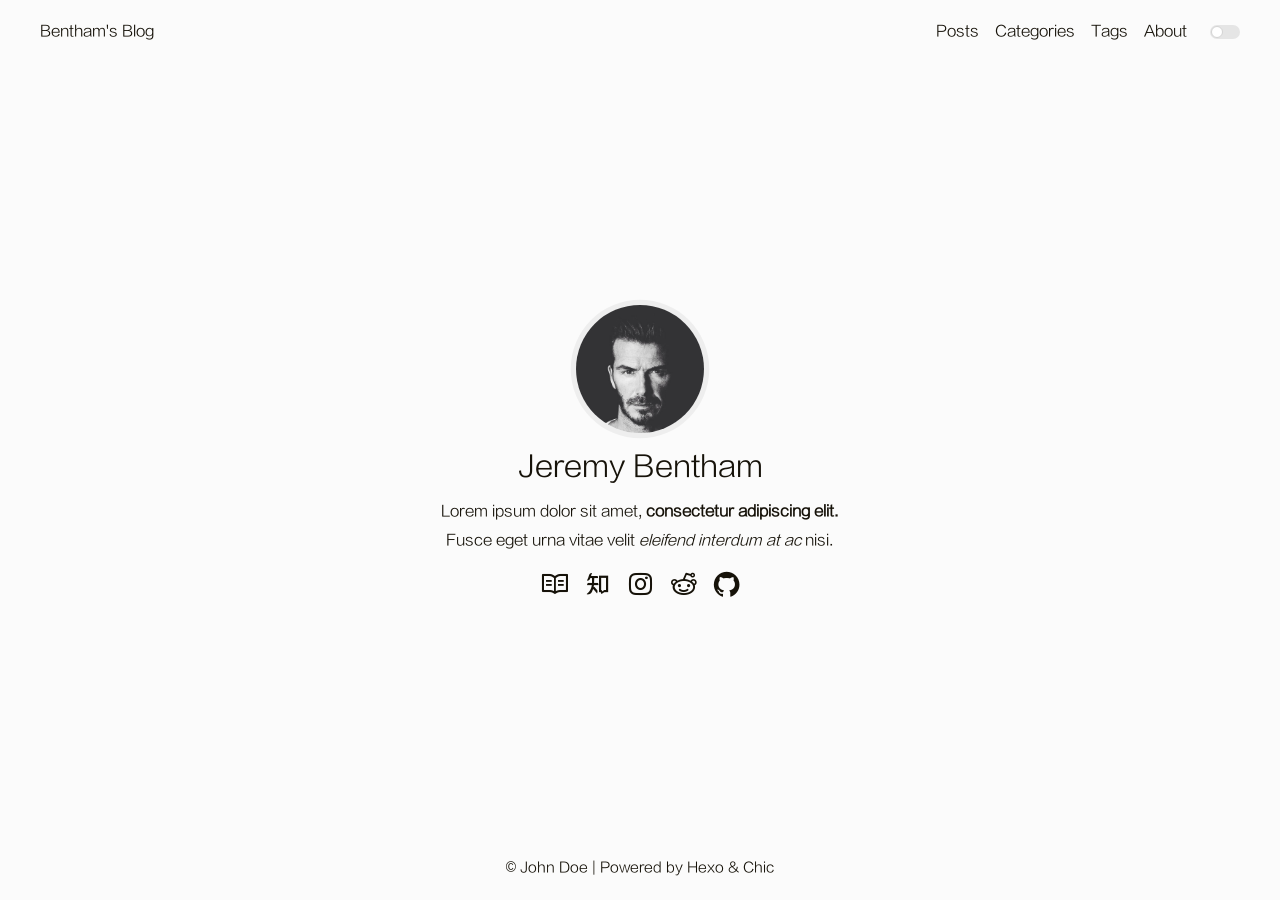
==== index.html @ e16f002a "Site updated: 2026-04-26 16:06:43" ====
<!DOCTYPE html>
<html lang="en">

<head>
    <meta charset="UTF-8">
<meta name="viewport"
      content="width=device-width, initial-scale=1.0, maximum-scale=1.0, minimum-scale=1.0">
<meta http-equiv="X-UA-Compatible" content="ie=edge">

    <meta name="author" content="John Doe">





<title>Hexo</title>



    <link rel="icon" href="/favicon.ico">




    <!-- stylesheets list from _config.yml -->
    
    <link rel="stylesheet" href="/css/style.css">
    



    <!-- scripts list from _config.yml -->
    
    <script src="/js/script.js"></script>
    
    <script src="/js/tocbot.min.js"></script>
    



    
    
        
    


<meta name="generator" content="Hexo 8.1.1"></head>

<body>
    <script>
        // this function is used to check current theme before page loaded.
        (() => {
            const pagebody = document.getElementsByTagName('body')[0]

            function setTheme(status) {

                if (status === 'dark') {
                    window.sessionStorage.theme = 'dark'
                    pagebody.classList.add('dark-theme');

                } else if (status === 'light') {
                    window.sessionStorage.theme = 'light'
                    pagebody.classList.remove('dark-theme');
                }
            };

            setTheme(window.sessionStorage.theme)
        })();
    </script>

    <div class="wrapper">
        <header>
    <nav class="navbar">
        <div class="container">
            <div class="navbar-header header-logo"><a href="/">Bentham&#39;s Blog</a></div>
            <div class="menu navbar-right">
                
                <a class="menu-item" href="/archives">Posts</a>
                
                <a class="menu-item" href="/category">Categories</a>
                
                <a class="menu-item" href="/tag">Tags</a>
                
                <a class="menu-item" href="/about">About</a>
                
                
                <input id="switch_default" type="checkbox" class="switch_default">
                <label for="switch_default" class="toggleBtn"></label>
            </div>
        </div>
    </nav>

    
    <nav class="navbar-mobile" id="nav-mobile">
        <div class="container">
            <div class="navbar-header">
                <div>
                    <a href="/">Bentham&#39;s Blog</a><a id="mobile-toggle-theme">·&nbsp;Light</a>
                </div>
                <div class="menu-toggle" onclick="mobileBtn()">
                    <svg class="menu-icon" xmlns="http://www.w3.org/2000/svg" width="32" height="32" viewBox="0 0 24 24"><path fill="currentColor" d="M4.5 17.27q-.213 0-.356-.145T4 16.768t.144-.356t.356-.143h15q.213 0 .356.144q.144.144.144.357t-.144.356t-.356.143zm0-4.77q-.213 0-.356-.144T4 11.999t.144-.356t.356-.143h15q.213 0 .356.144t.144.357t-.144.356t-.356.143zm0-4.77q-.213 0-.356-.143Q4 7.443 4 7.23t.144-.356t.356-.143h15q.213 0 .356.144T20 7.23t-.144.356t-.356.144z"/></svg>
                    <svg class="close-icon" xmlns="http://www.w3.org/2000/svg" width="32" height="32" viewBox="0 0 24 24"><!-- Icon from Material Symbols Light by Google - https://github.com/google/material-design-icons/blob/master/LICENSE --><path fill="currentColor" d="m12 12.708l-5.246 5.246q-.14.14-.344.15t-.364-.15t-.16-.354t.16-.354L11.292 12L6.046 6.754q-.14-.14-.15-.344t.15-.364t.354-.16t.354.16L12 11.292l5.246-5.246q.14-.14.345-.15q.203-.01.363.15t.16.354t-.16.354L12.708 12l5.246 5.246q.14.14.15.345q.01.203-.15.363t-.354.16t-.354-.16z"/></svg>
                </div>
            </div>
            <div class="menu" id="mobile-menu">
                
                <a class="menu-item" href="/archives">Posts</a>
                
                <a class="menu-item" href="/category">Categories</a>
                
                <a class="menu-item" href="/tag">Tags</a>
                
                <a class="menu-item" href="/about">About</a>
                
            </div>
        </div>
    </nav>

</header>
<script>
    var mobileBtn = function f() {
        var toggleMenu = document.getElementsByClassName("menu-toggle")[0];
        var mobileMenu = document.getElementById("mobile-menu");
        if (toggleMenu.classList.contains("active")) {
            toggleMenu.classList.remove("active")
            mobileMenu.classList.remove("active")
        } else {
            toggleMenu.classList.add("active")
            mobileMenu.classList.add("active")
        }
    }
</script>
            <div class="main">
                
    <div class="container profile-container">
    <div class="intro">
        <div class="avatar">
            <a href="/archives"><img src="/image/avatar.jpeg"></a>
        </div>
        <div class="nickname">Jeremy Bentham</div>
        <div class="description"><p>Lorem ipsum dolor sit amet, <strong>consectetur adipiscing elit.</strong> <br>Fusce eget urna vitae velit <em>eleifend interdum at ac</em> nisi.</p>
</div>
        <div class="links">
            
                
                    <a class="link-item" title="Blog" href="/archives">
                        
                        
                            <i class="iconfont icon-blog"></i>
                        
                    </a>
                
                    <a class="link-item" title="ZhiHu" target="_blank" rel="noopener" href="https://www.zhihu.com/people/sirice">
                        
                        
                            <i class="iconfont icon-zhihu"></i>
                        
                    </a>
                
                    <a class="link-item" title="Instagram" href="">
                        
                        
                            <i class="iconfont icon-instagram"></i>
                        
                    </a>
                
                    <a class="link-item" title="Reddit" href="">
                        
                        
                            <i class="iconfont icon-reddit"></i>
                        
                    </a>
                
                    <a class="link-item" title="Github" target="_blank" rel="noopener" href="https://github.com/Siricee">
                        
                        
                            <i class="iconfont icon-github"></i>
                        
                    </a>
                
            
        </div>
    </div>
</div>


            </div>
            <footer id="footer" class="footer">
    <div class="copyright">
        <span>© John Doe | Powered by <a href="https://hexo.io" target="_blank">Hexo</a> & <a href="https://github.com/Siricee/hexo-theme-Chic" target="_blank">Chic</a></span>
    </div>
</footer>

    </div>
</body>

</html>
---- css/style.css ----
/* normalize.css v8.0.0 | MIT License | github.com/necolas/normalize.css */
html {
  line-height: 1.15 /* 1 */;
  -webkit-text-size-adjust: 100% /* 2 */;
}
body {
  margin: 0;
}
h1 {
  font-size: 2em;
  margin: 0.67em 0;
}
hr {
  box-sizing: content-box /* 1 */;
  height: 0 /* 1 */;
  overflow: visible /* 2 */;
}
pre {
  font-family: monospace, monospace /* 1 */;
  font-size: 1em /* 2 */;
}
a {
  background-color: transparent;
}
abbr[title] {
  border-bottom: none /* 1 */;
  text-decoration: underline /* 2 */;
  text-decoration: underline dotted /* 2 */;
}
b,
strong {
  font-weight: bolder;
}
code,
kbd,
samp {
  font-family: monospace, monospace /* 1 */;
  font-size: 1em /* 2 */;
}
small {
  font-size: 80%;
}
sub,
sup {
  font-size: 75%;
  line-height: 0;
  position: relative;
  vertical-align: baseline;
}
sub {
  bottom: -0.25em;
}
sup {
  top: -0.5em;
}
img {
  border-style: none;
}
button,
input,
optgroup,
select,
textarea {
  font-family: inherit /* 1 */;
  font-size: 100% /* 1 */;
  line-height: 1.15 /* 1 */;
  margin: 0 /* 2 */;
}
button,
input {
  overflow: visible;
}
button,
select {
  text-transform: none;
}
button,
[type="button"],
[type="reset"],
[type="submit"] {
  -webkit-appearance: button;
}
button::-moz-focus-inner,
[type="button"]::-moz-focus-inner,
[type="reset"]::-moz-focus-inner,
[type="submit"]::-moz-focus-inner {
  border-style: none;
  padding: 0;
}
button:-moz-focusring,
[type="button"]-moz-focusring,
[type="reset"]-moz-focusring,
[type="submit"]-moz-focusring {
  outline: 1px dotted ButtonText;
}
fieldset {
  padding: 0.35em 0.75em 0.625em;
}
legend {
  box-sizing: border-box /* 1 */;
  color: inherit /* 2 */;
  display: table /* 1 */;
  max-width: 100% /* 1 */;
  padding: 0 /* 3 */;
  white-space: normal /* 1 */;
}
progress {
  vertical-align: baseline;
}
textarea {
  overflow: auto;
}
[type="checkbox"],
[type="radio"] {
  box-sizing: border-box /* 1 */;
  padding: 0 /* 2 */;
}
[type="number"]::-webkit-inner-spin-button,
[type="number"]::-webkit-outer-spin-button {
  height: auto;
}
[type="search"] {
  -webkit-appearance: textfield /* 1 */;
  outline-offset: -2px /* 2 */;
}
[type="search"]::-webkit-search-decoration {
  -webkit-appearance: none;
}
::-webkit-file-upload-button {
  -webkit-appearance: button /* 1 */;
  font: inherit /* 2 */;
}
details {
  display: block;
}
summary {
  display: list-item;
}
template {
  display: none;
}
[hidden] {
  display: none;
}
@font-face {
  font-family: 'lanting';
  src: url("../fonts/lanting/lanting.eot"); /* IE9 */
  src: url("../fonts/lanting/lanting.eot?#iefix") format('embedded-opentype'), /* IE6-IE8 */ url("../fonts/lanting/lanting.woff2") format('woff2'), url("../fonts/lanting/lanting.woff") format('woff'), url("../fonts/lanting/lanting.ttf") format('truetype'); /* chrome, firefox, opera, Safari, Android, iOS 4.2+ */
  font-weight: 300;
  font-display: swap;
}
html {
  font-family: 'lanting', Lantinghei SC, PingFang SC, 'Microsoft Jhenghei', Segoe UI, Microsoft Yahei, Arial;
}
html::-webkit-scrollbar {
  width: 8px;
  height: 8px;
}
html::-webkit-scrollbar-thumb {
  height: 40px;
  background-color: #eee;
  border-radius: 16px;
}
html::-webkit-scrollbar-thumb:hover {
  background-color: #ddd;
}
body {
  font-size: 11pt;
  font-weight: normal;
  line-height: 2em;
  overflow: overlay;
  background-color: #fbfbfb;
  color: #161209;
  transition: color 0.2s ease, border-color 0.2s ease, background 0.2s ease, opacity 0.2s ease;
}
body:before {
  content: "";
  background-repeat: no-repeat;
  background-position: center;
  opacity: 0.05;
  position: fixed;
  top: 0;
  left: 0;
  width: 100%;
  height: 100%;
  z-index: -1;
}
body.dark-theme {
  background-color: #292a2d;
  color: #a9a9b3;
  transition: color 0.2s ease, border-color 0.2s ease, background 0.2s ease, opacity 0.2s ease;
}
a {
  color: #161209;
  text-decoration: none;
  transition: color 0.2s ease, border-color 0.2s ease, background 0.2s ease, opacity 0.2s ease;
  cursor: pointer;
}
a:hover {
  color: #2d96bd;
  text-decoration: none;
  transition: color 0.2s ease, border-color 0.2s ease, background 0.2s ease, opacity 0.2s ease;
}
.dark-theme a {
  color: #a9a9b3;
  text-decoration: none;
  transition: color 0.2s ease, border-color 0.2s ease, background 0.2s ease, opacity 0.2s ease;
}
.dark-theme a:hover {
  color: #fff;
  text-decoration: none;
  transition: color 0.2s ease, border-color 0.2s ease, background 0.2s ease, opacity 0.2s ease;
}
.wrapper {
  display: flex;
  flex-direction: column;
  min-height: 100vh;
  width: 100%;
}
.navbar {
  height: 4rem;
  line-height: 4rem;
  width: 100%;
}
.navbar .container {
  width: auto;
  max-width: 1200px;
  text-align: center;
  padding-left: 1em;
  padding-right: 1em;
  margin: 0 auto;
  display: flex;
  justify-content: space-between;
}
.main {
  flex-grow: 1;
  flex-shrink: 0;
  flex-basis: auto;
  display: flex;
  flex-direction: column;
}
.main .container {
  padding-left: 1em;
  padding-right: 1em;
  height: 100%;
  display: flex;
  flex-direction: column;
  flex: 1;
}
.footer {
  height: 4rem;
  width: 100%;
  text-align: center;
  line-height: 4rem;
}
@font-face {font-family: "iconfont";
  src: url('iconfont.eot?t=1585328536727'); /* IE9 */
  src: url('iconfont.eot?t=1585328536727#iefix') format('embedded-opentype'), /* IE6-IE8 */
  url('[data-uri]') format('woff2'),
  url('iconfont.woff?t=1585328536727') format('woff'),
  url('iconfont.ttf?t=1585328536727') format('truetype'), /* chrome, firefox, opera, Safari, Android, iOS 4.2+ */
  url('iconfont.svg?t=1585328536727#iconfont') format('svg'); /* iOS 4.1- */
}

.iconfont {
  font-family: "iconfont" !important;
  font-size: 16px;
  font-style: normal;
  -webkit-font-smoothing: antialiased;
  -moz-osx-font-smoothing: grayscale;
}

.icon-publish:before {
  content: "\e7b3";
}

.icon-resume:before {
  content: "\e7b5";
}

.icon-trophy:before {
  content: "\e7c4";
}

.icon-category:before {
  content: "\e7d1";
}

.icon-gallery:before {
  content: "\e7d7";
}

.icon-blog:before {
  content: "\e7d8";
}

.icon-rss:before {
  content: "\e7e0";
}

.icon-link:before {
  content: "\e7e2";
}

.icon-tags:before {
  content: "\e7e5";
}

.icon-alipay:before {
  content: "\e87c";
}

.icon-zhihu:before {
  content: "\e87d";
}

.icon-linkedin:before {
  content: "\e87e";
}

.icon-facebook:before {
  content: "\e87f";
}

.icon-skype:before {
  content: "\e880";
}

.icon-codesandbox:before {
  content: "\e881";
}

.icon-codepen:before {
  content: "\e882";
}

.icon-sketch:before {
  content: "\e883";
}

.icon-gitlab:before {
  content: "\e884";
}

.icon-dribbble:before {
  content: "\e885";
}

.icon-instagram:before {
  content: "\e886";
}

.icon-reddit:before {
  content: "\e887";
}

.icon-youtube:before {
  content: "\e888";
}

.icon-qq:before {
  content: "\e889";
}

.icon-twitter:before {
  content: "\e88a";
}

.icon-weibo:before {
  content: "\e88b";
}

.icon-wechat:before {
  content: "\e88c";
}

.icon-github:before {
  content: "\e88d";
}


.switch_default[type=checkbox] {
  display: none;
}
.switch_default + label {
  cursor: pointer;
  text-indent: -9999px;
  background: #e5e5e5;
  display: inline-block;
  height: 14px;
  width: 30px;
  border-radius: 8px;
  position: relative;
}
.switch_default + label:after {
  content: '';
  position: absolute;
  top: 1px;
  left: 1px;
  width: 12px;
  height: 12px;
  background: #fff;
  border-radius: 6px;
  border: 1px solid #d3d3d3;
  box-sizing: border-box;
}
.switch_default + label:active {
  transition: 0.3s;
}
.switch_default:checked + label {
  background: #4699a5;
}
.switch_default:checked + label:after {
  left: calc(100% - 1px);
  transform: translateX(-100%);
}
label:active:after {
  width: 26px;
}
header {
  user-select: none;
}
header .menu {
  display: flex;
  align-items: center;
}
header .menu a {
  padding: 0 8px;
}
header .menu a .active {
  font-weight: 900;
  color: #161209;
}
.dark-theme header .menu a .active {
  color: #fff;
}
header .menu label {
  margin-left: 15px;
  position: relative;
}
.copyright {
  font-size: 14px;
}
.pagination {
  display: flex;
  flex-direction: row;
  justify-content: center;
  list-style: none;
  white-space: nowrap;
  width: 100%;
  padding-top: 2em;
}
.pagination a,
.pagination span {
  -webkit-font-smoothing: antialiased;
  font-size: 12px;
  color: #bfbfbf;
  letter-spacing: 0.1em;
  font-weight: 700;
  padding: 5px 5px;
  text-decoration: none;
  transition: 0.3s;
}
.pagination .page-number {
  padding-bottom: 3px;
  margin: 0 20px;
  box-sizing: border-box;
  position: relative;
  display: inline;
}
.pagination .page-number.disabled {
  display: none;
}
.pagination .page-number:hover a {
  color: #000;
}
.dark-theme .pagination .page-number:hover a {
  color: #fff;
}
.pagination .page-number:before,
.pagination .page-number:after {
  position: absolute;
  content: "";
  width: 0;
  height: 1px;
  background: #000;
  transition: 0.3s;
  bottom: 0px;
}
.dark-theme .pagination .page-number:before,
.dark-theme .pagination .page-number:after {
  background: #fff;
}
.pagination .page-number:before .current,
.pagination .page-number:after .current {
  width: 100%;
}
.pagination .page-number:before {
  left: 50%;
}
.pagination .page-number:after {
  right: 50%;
}
.pagination .page-number:hover:before,
.pagination .page-number:hover:after {
  width: 50%;
}
.pagination .page-number.current {
  color: #000;
}
.dark-theme .pagination .page-number.current {
  color: #fff;
}
.pagination .page-number.current:before,
.pagination .page-number.current:after {
  width: 60%;
}
.profile-container {
  justify-content: center;
  align-items: center;
}
.intro {
  text-align: center;
}
.intro .avatar {
  padding: 10px;
}
.intro .avatar img {
  width: 128px;
  height: auto;
  display: inline-block;
  -webkit-border-radius: 100%;
  border-radius: 100%;
  -webkit-box-shadow: 0 0 0 0.3618em rgba(0,0,0,0.05);
  box-shadow: 0 0 0 0.3618em rgba(0,0,0,0.05);
  margin: 0 auto;
  -webkit-transition: all ease 0.4s;
  -moz-transition: all ease 0.4s;
  -o-transition: all ease 0.4s;
  transition: all ease 0.4s;
  cursor: pointer;
}
.intro .avatar img:hover {
  position: relative;
  -webkit-transform: translateY(-0.75em);
  -moz-transform: translateY(-0.75em);
  -ms-transform: translateY(-0.75em);
  -o-transform: translateY(-0.75em);
  transform: translateY(-0.75em);
  cursor: pointer;
}
.nickname {
  font-size: 2em;
  font-weight: normal;
}
.links a {
  padding: 0 5px;
}
.links a:hover {
  background-color: transparent;
}
.links .iconfont {
  font-size: 2em;
}
.post-wrap {
  position: relative;
  width: 100%;
  max-width: 780px;
  margin: 0 auto;
  padding-top: 2rem;
}
.post-wrap .archive-item {
  margin-left: 2rem;
}
.archive-item-link {
  display: inline-block;
  text-decoration: none;
  overflow: hidden;
  white-space: nowrap;
}
.archive-item-link:hover {
  color: #2d96bd;
  background-color: transparent;
}
.dark-theme .archive-item-link {
  color: #a9a9b3;
  text-decoration: none;
  transition: color 0.2s ease, border-color 0.2s ease, background 0.2s ease, opacity 0.2s ease;
}
.dark-theme .archive-item-link:hover {
  color: #fff;
  text-decoration: none;
  transition: color 0.2s ease, border-color 0.2s ease, background 0.2s ease, opacity 0.2s ease;
}
.archive-item-date {
  float: right;
  text-align: right;
  color: #a9a9b3;
}
.dark-theme .archive-item-date {
  color: #87878d;
}
.post-wrap .categories-card {
  margin: 0 auto;
  margin-top: 1em;
  display: flex;
  align-items: center;
  justify-content: space-between;
  flex-direction: row;
  flex-wrap: wrap;
  padding: 0 2.5em;
  line-height: 1.6em;
}
.post-wrap .categories-card .card-item {
  font-size: 14px;
  text-align: left;
  width: 45%;
  display: flex;
  align-items: flex-start;
  margin-top: 2em;
  min-height: 16em;
  padding: 0 2%;
  position: relative;
}
.post-wrap .categories-card .card-item .categories {
  overflow: hidden;
}
.tag-cloud-tags {
  margin: 10px 0;
  padding-top: 2em;
}
.tag-cloud-tags a {
  display: inline-block;
  position: relative;
  margin: 5px 10px;
  word-wrap: break-word;
  transition-duration: 0.3s;
  transition-property: transform;
  transition-timing-function: ease-out;
}
.tag-cloud-tags a:active,
.tag-cloud-tags a:focus,
.tag-cloud-tags a:hover {
  color: #2d96bd;
  transform: scale(1.1);
}
.dark-theme .tag-cloud-tags a:active,
.dark-theme .tag-cloud-tags a:focus,
.dark-theme .tag-cloud-tags a:hover {
  color: #fff;
}
.tag-cloud-tags a small {
  margin: 0 0.3em;
  color: #a9a9b3;
}
.dark-theme .tag-cloud-tags a small {
  color: #fff;
}
.page {
  padding-top: 0;
}
.page .post-content {
  margin: 0;
  padding-top: 0;
}
.post-wrap p {
  font-size: 1em;
  margin: 1em 0 1em 0;
}
.post-wrap .post-header h1 {
  margin: 0 !important;
}
.post-wrap .post-title {
  font-size: 2em;
  line-height: 1.5em;
}
.post-wrap .post-meta {
  color: rgba(85,85,85,0.529) !important;
}
.dark-theme .post-wrap .post-meta {
  color: #87878d !important;
}
.post-wrap .post-meta a {
  color: #2d96bd;
}
.dark-theme .post-wrap .post-meta a {
  color: #eee;
}
.post-wrap .post-meta a:hover {
  color: #ef3982;
}
.dark-theme .post-wrap .post-meta a:hover {
  color: #fff;
}
.post-content {
  padding-top: 2rem;
  text-align: justify;
}
.post-content h2,
.post-content h3,
.post-content h4,
.post-content h5,
.post-content h6 {
  padding-top: 0.8em;
  padding-bottom: 0.3em;
}
.post-content h1::before {
  content: "#";
  margin-right: 5px;
  color: #2d96bd;
}
.dark-theme .post-content h1::before {
  color: #eee;
}
.post-content h2::before {
  content: "#";
  margin-right: 5px;
  color: #2d96bd;
}
.dark-theme .post-content h2::before {
  color: #eee;
}
.post-content h3::before {
  content: "|";
  margin-right: 5px;
  color: #2d96bd;
}
.dark-theme .post-content h3::before {
  color: #eee;
}
.post-content h4::before {
  content: "*";
  margin-right: 5px;
  color: #2d96bd;
}
.dark-theme .post-content h4::before {
  color: #eee;
}
.post-content a {
  color: #2d96bd;
}
.dark-theme .post-content a {
  color: #eee;
}
.post-content a:hover {
  color: #ef3982;
}
.dark-theme .post-content a:hover:hover {
  color: #fff;
  text-decoration: underline;
}
.post-content code,
.post-content pre {
  padding: 7px;
  font-size: 13px;
  font-family: Consolas, Monaco, Menlo, Consolas, monospace;
}
.post-content code {
  padding: 3px 5px;
  border-radius: 4px;
}
.post-content figure.highlight {
  margin: 1em 0;
  overflow-x: auto;
  position: relative;
}
.post-content figure.highlight::-webkit-scrollbar {
  width: 6px;
  height: 6px;
}
.post-content figure.highlight::-webkit-scrollbar-thumb {
  width: 6px;
  background-color: #eee;
  border-radius: 2px;
}
.post-content figure.highlight table {
  position: relative;
}
.post-content figure.highlight table,
.post-content figure.highlight tr,
.post-content figure.highlight td {
  margin: 0;
  padding: 0;
  border: 0;
  width: 100%;
  border-collapse: collapse;
}
.post-content figure.highlight .code pre {
  margin: 0 10px;
}
.post-content figure.highlight .gutter {
  width: 10px;
  color: #d0d0d0;
}
.post-content figure.highlight .gutter pre {
  margin: 0;
}
.post-content ul {
  padding-left: 2em;
}
.post-content table {
  max-width: 100%;
  margin: 10px 0;
  border-spacing: 0;
}
.post-content table thead {
  background: #bce1ef;
}
.dark-theme .post-content table thead {
  background: #626262;
}
.post-content table th,
.post-content table td {
  padding: 5px 15px;
  border: 0.5px solid #e8e8e8;
}
.post-content .image-caption:not(:empty) {
  min-width: 20%;
  max-width: 80%;
  display: inline-block;
  padding: 10px;
  margin: 0 auto;
  border-bottom: 1px solid #d9d9d9;
  font-size: 14px;
  color: #969696;
  line-height: 1.7;
}
.post-content img {
  display: block;
  max-width: 100%;
  height: auto;
  margin: 0 auto;
  overflow: hidden;
}
.post-content img[data-action="zoom"] {
  cursor: zoom-in;
}
.post-content .image-box .image-box-title {
  text-align: center;
  font-size: 0.7em;
  margin-top: 0.5em;
  margin-bottom: 1em;
  color: #a9a9b3;
}
.dark-theme .post-content .image-box .image-box-title {
  color: #87878d;
}
.post-content blockquote {
  font-size: 1rem;
  display: block;
  margin: 1em 0;
  padding: 1em 1.2em 1em 1.2em;
  position: relative;
  color: rgba(52,73,94,0.8);
  background-color: #e9f5fa;
  border-left: 2px solid #2d96bd;
}
.post-content blockquote p {
  margin: 0;
}
.post-content blockquote footer strong {
  margin-right: 0.5em;
}
.dark-theme .post-content blockquote {
  color: #a9a9b3;
  background-color: #3e3e3e;
  border-left: 2px solid #dcdcdc;
}
.post-content blockquote.pullquote {
  background-color: transparent;
  max-width: 45%;
  border: 0;
}
.post-content blockquote.pullquote.left {
  float: left;
  text-align: left;
}
.post-content blockquote.pullquote.right {
  float: right;
  text-align: right;
}
.post-copyright {
  margin-top: 4rem;
  border-top: 1px solid #e8e8e8;
  border-bottom: 1px solid #e8e8e8;
  font-size: 0.8em;
  line-height: 1.5;
}
.post-copyright a {
  color: #2d96bd;
}
.dark-theme .post-copyright a {
  color: #eee;
}
.post-copyright a:hover {
  color: #ef3982;
}
.dark-theme .post-copyright a:hover {
  color: #fff;
}
.post-copyright .copyright-item {
  margin: 5px 0;
}
.post-copyright .lincese {
  font-weight: bold;
}
.dark-theme .post-copyright {
  border-top: 1px solid #909196;
  border-bottom: 1px solid #909196;
}
.post-content code,
.post-content pre {
  line-height: 1.7em;
  padding: 7px;
  font-size: 13px;
  font-family: Consolas, Monaco, Menlo, Consolas, monospace;
}
.post-content code {
  line-height: 1.7em;
  padding: 3px 5px;
  border-radius: 4px;
  color: #c7254e;
  background: #f8f5ec;
}
.dark-theme .post-content code {
  color: #fffe28;
  background: #787575;
}
.post-content h1 code,
.post-content h2 code,
.post-content h3 code,
.post-content h4 code,
.post-content h5 code {
  font-size: inherit;
}
.post-content figure.highlight {
  margin: 1em 0;
  overflow-x: auto;
  position: relative;
}
.post-content figure.highlight::-webkit-scrollbar {
  width: 6px;
  height: 6px;
}
.post-content figure.highlight::-webkit-scrollbar-thumb {
  width: 6px;
  background-color: #eee;
  border-radius: 2px;
}
.post-content figure.highlight figcaption {
  padding: 0 0.5em;
  text-align: right;
  font-size: 13px;
}
.post-content figure.highlight figcaption span {
  margin: 0 0.5em;
}
.post-content figure.highlight table {
  position: relative;
}
.post-content figure.highlight table,
.post-content figure.highlight tr,
.post-content figure.highlight td {
  margin: 0;
  padding: 0;
  border: 0;
  width: 100%;
  border-collapse: collapse;
}
.post-content figure.highlight .code pre {
  margin: 0 10px;
}
.post-content figure.highlight .gutter {
  width: 10px;
  color: #d0d0d0;
}
.post-content figure.highlight .gutter pre {
  margin: 0;
}
.post-tags {
  padding: 1rem 0 1rem;
  display: flex;
  justify-content: space-between;
}
.post-nav:before,
.post-nav:after {
  content: " ";
  display: table;
}
.post-nav a.prev,
.post-nav a.next {
  font-weight: 600;
  font-size: 16px;
  transition-property: transform;
  transition-timing-function: ease-out;
  transition-duration: 0.3s;
}
.post-nav a.prev {
  float: left;
}
.post-nav a.prev::before {
  content: "<";
  margin-right: 0.5em;
}
.post-nav a.prev:hover {
  transform: translateX(-4px);
}
.post-nav a.next {
  float: right;
}
.post-nav a.next::after {
  content: ">";
  margin-left: 0.5em;
}
.post-nav a.next:hover {
  transform: translateX(4px);
}
.post-nav a.prev::before,
.post-nav a.next::after {
  font-weight: bold;
}
.tag:not(:last-child) a::after {
  content: " / ";
}
.post-toc {
  position: fixed;
  top: 95px;
  right: 2em;
  width: 15rem;
  font-size: 0.75rem;
}
.post-toc .tocbot-list {
  max-height: 450px;
  max-width: 250px;
  overflow: auto;
  position: relative;
  padding-right: 0.875rem;
}
.post-toc .tocbot-list::-webkit-scrollbar {
  width: 6px;
  height: 6px;
}
.post-toc .tocbot-list::-webkit-scrollbar-thumb {
  width: 6px;
  background-color: #eee;
  border-radius: 2px;
}
.post-toc .tocbot-list ul {
  list-style: none;
  position: inherit;
  overflow: hidden;
}
.post-toc .tocbot-list ul li {
  margin-left: 0.25rem;
}
.post-toc .toc-link::before {
  background-color: #fff;
}
.post-toc .is-active-link::before {
  background-color: #2d96bd;
}
.post-toc .tocbot-list-menu {
  margin: 1rem 0.75rem;
  font-size: 0.75rem;
}
.post-toc .tocbot-list-menu a {
  display: block;
  margin: 0.375rem 0;
  color: #999;
  cursor: pointer;
}
.post-toc .tocbot-list-menu a:hover {
  color: #808080;
}
.toc{overflow-y:auto}.toc>.toc-list{overflow:hidden;position:relative}.toc>.toc-list li{list-style:none}.toc-list{margin:0;padding-left:10px}a.toc-link{color:currentColor;height:100%}.is-collapsible{max-height:1000px;overflow:hidden;transition:all 300ms ease-in-out}.is-collapsed{max-height:0}.is-position-fixed{position:fixed !important;top:0}.is-active-link{font-weight:700}.toc-link::before{background-color:#EEE;content:' ';display:inline-block;height:inherit;left:0;margin-top:-1px;position:absolute;width:2px}.is-active-link::before{background-color:#54BC4B}

@media screen and (max-width: 479px) {
  .main {
    padding-top: 40pt;
  }
  .navbar {
    display: none;
  }
  .navbar-mobile {
    display: block !important;
    position: fixed;
    width: 100%;
    z-index: 100;
    transition: all 0.6s ease 0s;
  }
  .navbar-mobile .container {
    padding: 0;
    margin: 0;
    line-height: 5.5em;
    background: #fbfbfb;
  }
  .navbar-mobile .container .navbar-header {
    display: flex;
    justify-content: space-between;
    align-items: center;
    width: 100%;
    padding-right: 1em;
    padding-left: 1em;
    box-sizing: border-box;
    position: relative;
  }
  .navbar-mobile .container .navbar-header .menu-toggle {
    display: flex;
    cursor: pointer;
    line-height: 5.5em;
    user-select: none;
  }
  .navbar-mobile .container .navbar-header .menu-toggle .menu-icon {
    display: block;
  }
  .navbar-mobile .container .navbar-header .menu-toggle .close-icon {
    display: none;
  }
  .navbar-mobile .container .navbar-header .menu-toggle.active .menu-icon {
    display: none;
  }
  .navbar-mobile .container .navbar-header .menu-toggle.active .close-icon {
    display: block;
  }
  .navbar-mobile .container .navbar-header .menu-toggle span:nth-child(1) {
    margin-bottom: 8px;
  }
  .navbar-mobile .container .navbar-header .menu-toggle span:nth-child(3) {
    margin-top: 8px;
  }
  .navbar-mobile .container .navbar-header .menu-toggle.active span {
    -webkit-transition: 0.25s margin, 0.25s transform 0.25s;
    -moz-transition: 0.25s margin, 0.25s transform 0.25s;
    transition: 0.25s margin, 0.25s transform 0.25s;
  }
  .navbar-mobile .container .navbar-header .menu-toggle.active span:nth-child(1) {
    -moz-transform: rotate(45deg) translate(4px, 6px);
    -ms-transform: rotate(45deg) translate(4px, 6px);
    -webkit-transform: rotate(45deg) translate(4px, 6px);
    transform: rotate(45deg) translate(4px, 6px);
  }
  .navbar-mobile .container .navbar-header .menu-toggle.active span:nth-child(2) {
    opacity: 0;
  }
  .navbar-mobile .container .navbar-header .menu-toggle.active span:nth-child(3) {
    -moz-transform: rotate(-45deg) translate(8px, -10px);
    -ms-transform: rotate(-45deg) translate(8px, -10px);
    -webkit-transform: rotate(-45deg) translate(8px, -10px);
    transform: rotate(-45deg) translate(8px, -10px);
  }
  .navbar-mobile .container .menu {
    text-align: center;
    background: #fbfbfb;
    border-top: 1px solid #000;
    padding-top: 1em;
    padding-bottom: 1em;
    user-select: none;
    display: none;
    box-shadow: 0px 2px 4px rgba(0,0,0,0.1), 0px 4px 8px rgba(0,0,0,0.1);
  }
  .navbar-mobile .container .menu a {
    display: inline-block;
    margin: 0 1em;
    line-height: 2.5em;
  }
  .navbar-mobile .container .menu.active {
    display: block;
    white-space: nowrap;
    box-sizing: border-box;
    overflow-x: auto;
  }
  .dark-theme .navbar-mobile .container .menu {
    background: #292a2d;
    border-top: 2px solid #87878d;
  }
  .dark-theme .navbar-mobile .container {
    background: #292a2d !important;
  }
  .archive {
    width: 90%;
  }
  .archive .archive-item .archive-item-date {
    display: none;
  }
  #dynamic-to-top {
    display: none !important;
  }
  .footer {
    height: 3rem;
    width: 100%;
    text-align: center;
    line-height: 1.5rem;
    padding-top: 2em;
  }
  .post-warp {
    padding-top: 6em;
  }
  .post-warp .archive-item-date {
    display: none;
  }
  .categories .categories-card .card-item {
    width: 100%;
    display: flex;
    min-height: 0;
  }
  .categories .categories-card .card-item .categories {
    overflow: hidden;
  }
}
@media screen and (max-width: 1023px) {
  .navbar-mobile {
    display: none;
  }
}
@media screen and (min-width: 1024px) {
  .navbar-mobile {
    display: none;
  }
}
@media screen and (max-width: 1279px) {
  .post-toc {
    display: none;
  }
}
body:not(.dark-theme) .highlight {
  color: #68615e;
  background: #f1efee;
}
body:not(.dark-theme) .highlight .code .comment,
body:not(.dark-theme) .highlight .code .quote {
  color: #766e6b;
}
body:not(.dark-theme) .highlight .code .variable,
body:not(.dark-theme) .highlight .code .template-variable,
body:not(.dark-theme) .highlight .code .attribute,
body:not(.dark-theme) .highlight .code .tag,
body:not(.dark-theme) .highlight .code .name,
body:not(.dark-theme) .highlight .code .regexp,
body:not(.dark-theme) .highlight .code .link,
body:not(.dark-theme) .highlight .code .selector-id,
body:not(.dark-theme) .highlight .code .selector-class {
  color: #f22c40;
}
body:not(.dark-theme) .highlight .code .number,
body:not(.dark-theme) .highlight .code .meta,
body:not(.dark-theme) .highlight .code .built_in,
body:not(.dark-theme) .highlight .code .builtin-name,
body:not(.dark-theme) .highlight .code .literal,
body:not(.dark-theme) .highlight .code .type,
body:not(.dark-theme) .highlight .code .params {
  color: #df5320;
}
body:not(.dark-theme) .highlight .code .string,
body:not(.dark-theme) .highlight .code .symbol,
body:not(.dark-theme) .highlight .code .bullet {
  color: #7b9726;
}
body:not(.dark-theme) .highlight .code .title,
body:not(.dark-theme) .highlight .code .section {
  color: #407ee7;
}
body:not(.dark-theme) .highlight .code .keyword,
body:not(.dark-theme) .highlight .code .selector-tag {
  color: #6666ea;
}
body:not(.dark-theme) .highlight .code .emphasis {
  font-style: italic;
}
body:not(.dark-theme) .highlight .code .strong {
  font-weight: bold;
}
body.dark-theme .highlight {
  background: #2b2b2b;
  color: #bababa;
}
body.dark-theme .highlight .code .strong,
body.dark-theme .highlight .code .emphasis {
  color: #a8a8a2;
}
body.dark-theme .highlight .code .bullet,
body.dark-theme .highlight .code .quote,
body.dark-theme .highlight .code .link,
body.dark-theme .highlight .code .number,
body.dark-theme .highlight .code .regexp,
body.dark-theme .highlight .code .literal {
  color: #6896ba;
}
body.dark-theme .highlight .code .code,
body.dark-theme .highlight .code .selector-class {
  color: #a6e22e;
}
body.dark-theme .highlight .code .emphasis {
  font-style: italic;
}
body.dark-theme .highlight .code .keyword,
body.dark-theme .highlight .code .selector-tag,
body.dark-theme .highlight .code .section,
body.dark-theme .highlight .code .attribute,
body.dark-theme .highlight .code .name,
body.dark-theme .highlight .code .variable {
  color: #cb7832;
}
body.dark-theme .highlight .code .params {
  color: #b9b9b9;
}
body.dark-theme .highlight .code .string,
body.dark-theme .highlight .code .subst,
body.dark-theme .highlight .code .type,
body.dark-theme .highlight .code .built_in,
body.dark-theme .highlight .code .builtin-name,
body.dark-theme .highlight .code .symbol,
body.dark-theme .highlight .code .selector-id,
body.dark-theme .highlight .code .selector-attr,
body.dark-theme .highlight .code .selector-pseudo,
body.dark-theme .highlight .code .template-tag,
body.dark-theme .highlight .code .template-variable,
body.dark-theme .highlight .code .addition {
  color: #e0c46c;
}
body.dark-theme .highlight .code .comment,
body.dark-theme .highlight .code .deletion,
body.dark-theme .highlight .code .meta {
  color: #7f7f7f;
}
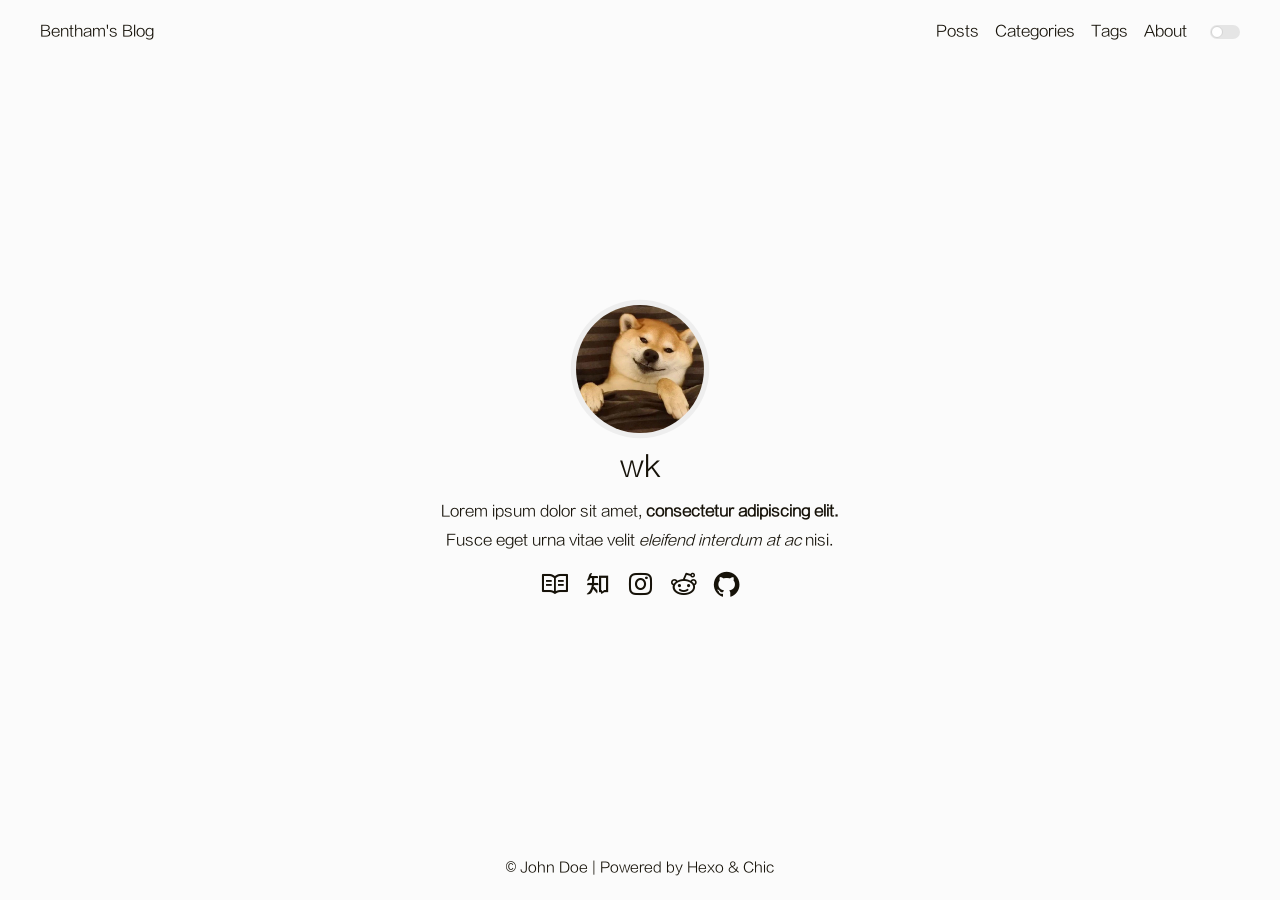
==== commit 857588c0: "Update profile name" ====
--- a/index.html
+++ b/index.html
@@ -137,7 +137,7 @@
         <div class="avatar">
             <a href="/archives"><img src="/image/avatar.jpeg"></a>
         </div>
-        <div class="nickname">Jeremy Bentham</div>
+        <div class="nickname">wk</div>
         <div class="description"><p>Lorem ipsum dolor sit amet, <strong>consectetur adipiscing elit.</strong> <br>Fusce eget urna vitae velit <em>eleifend interdum at ac</em> nisi.</p>
 </div>
         <div class="links">
@@ -194,4 +194,4 @@
     </div>
 </body>
 
-</html>+</html>
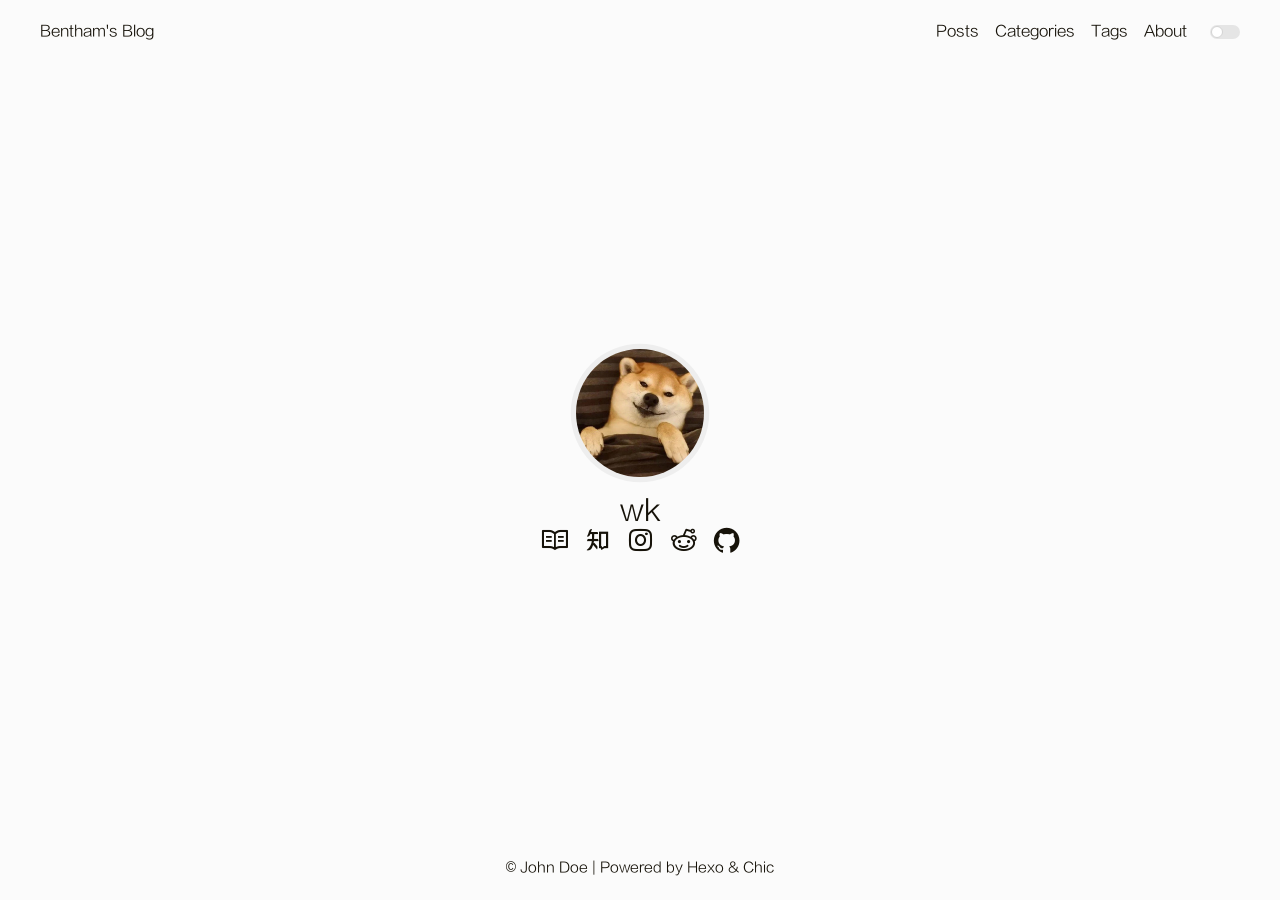
==== commit f5b4257a: "Remove profile description" ====
--- a/index.html
+++ b/index.html
@@ -138,8 +138,6 @@
             <a href="/archives"><img src="/image/avatar.jpeg"></a>
         </div>
         <div class="nickname">wk</div>
-        <div class="description"><p>Lorem ipsum dolor sit amet, <strong>consectetur adipiscing elit.</strong> <br>Fusce eget urna vitae velit <em>eleifend interdum at ac</em> nisi.</p>
-</div>
         <div class="links">
             
                 
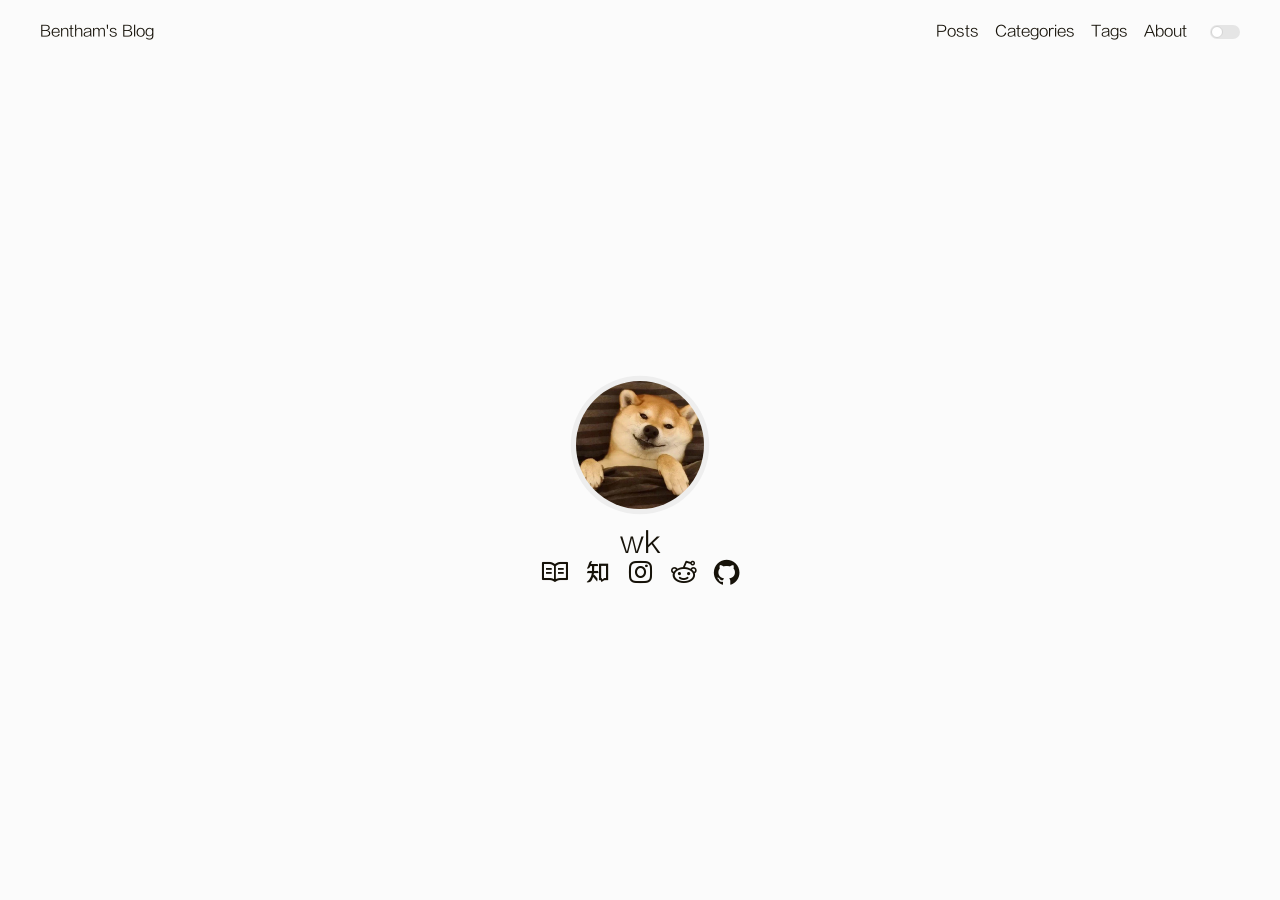
==== commit a679c567: "Remove site footer credit" ====
--- a/index.html
+++ b/index.html
@@ -183,12 +183,6 @@
 
 
             </div>
-            <footer id="footer" class="footer">
-    <div class="copyright">
-        <span>© John Doe | Powered by <a href="https://hexo.io" target="_blank">Hexo</a> & <a href="https://github.com/Siricee/hexo-theme-Chic" target="_blank">Chic</a></span>
-    </div>
-</footer>
-
     </div>
 </body>
 
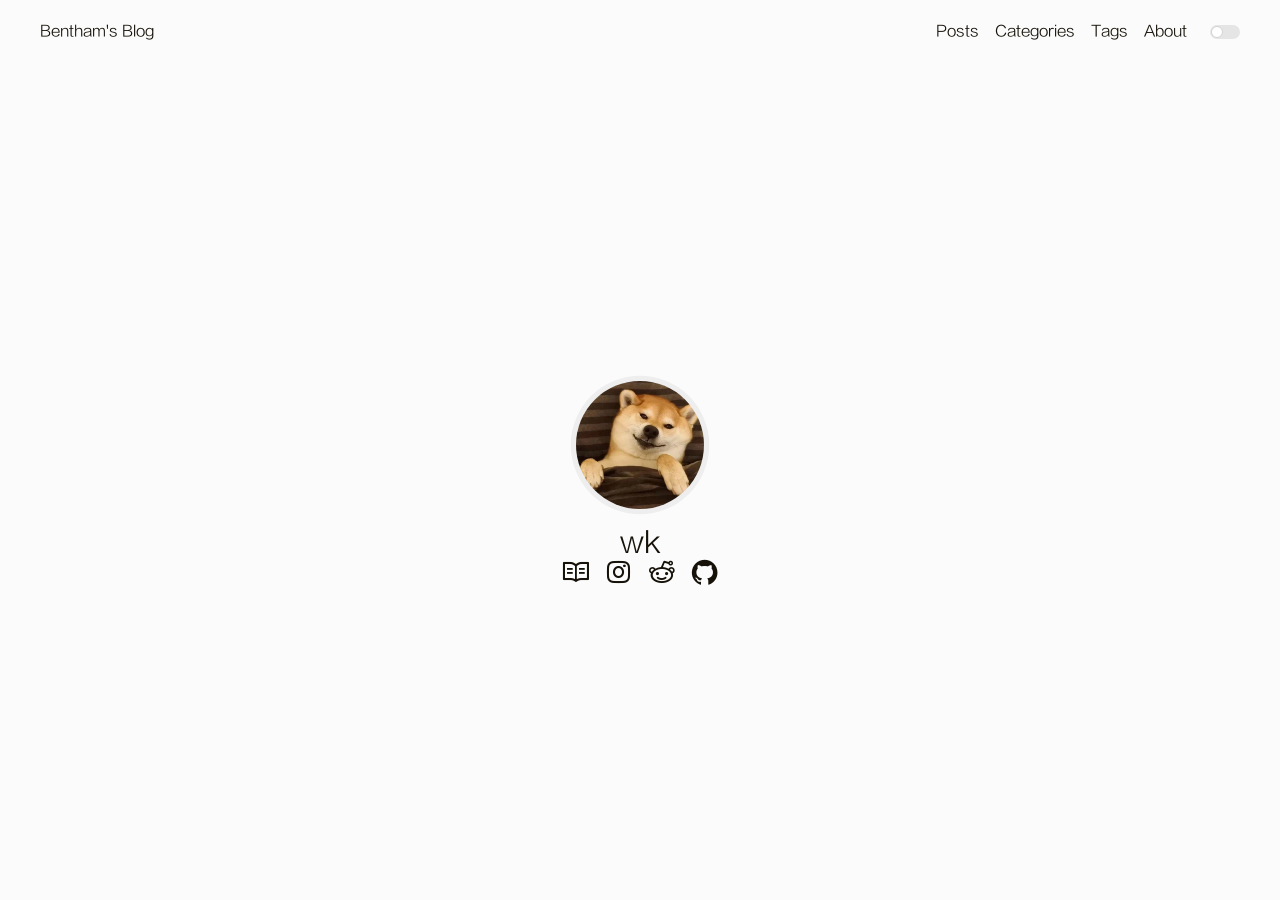
==== commit 6c85ecf9: "Update social links" ====
--- a/index.html
+++ b/index.html
@@ -148,13 +148,6 @@
                         
                     </a>
                 
-                    <a class="link-item" title="ZhiHu" target="_blank" rel="noopener" href="https://www.zhihu.com/people/sirice">
-                        
-                        
-                            <i class="iconfont icon-zhihu"></i>
-                        
-                    </a>
-                
                     <a class="link-item" title="Instagram" href="">
                         
                         
@@ -169,7 +162,7 @@
                         
                     </a>
                 
-                    <a class="link-item" title="Github" target="_blank" rel="noopener" href="https://github.com/Siricee">
+                    <a class="link-item" title="Github" target="_blank" rel="noopener" href="https://github.com/3152834227">
                         
                         
                             <i class="iconfont icon-github"></i>
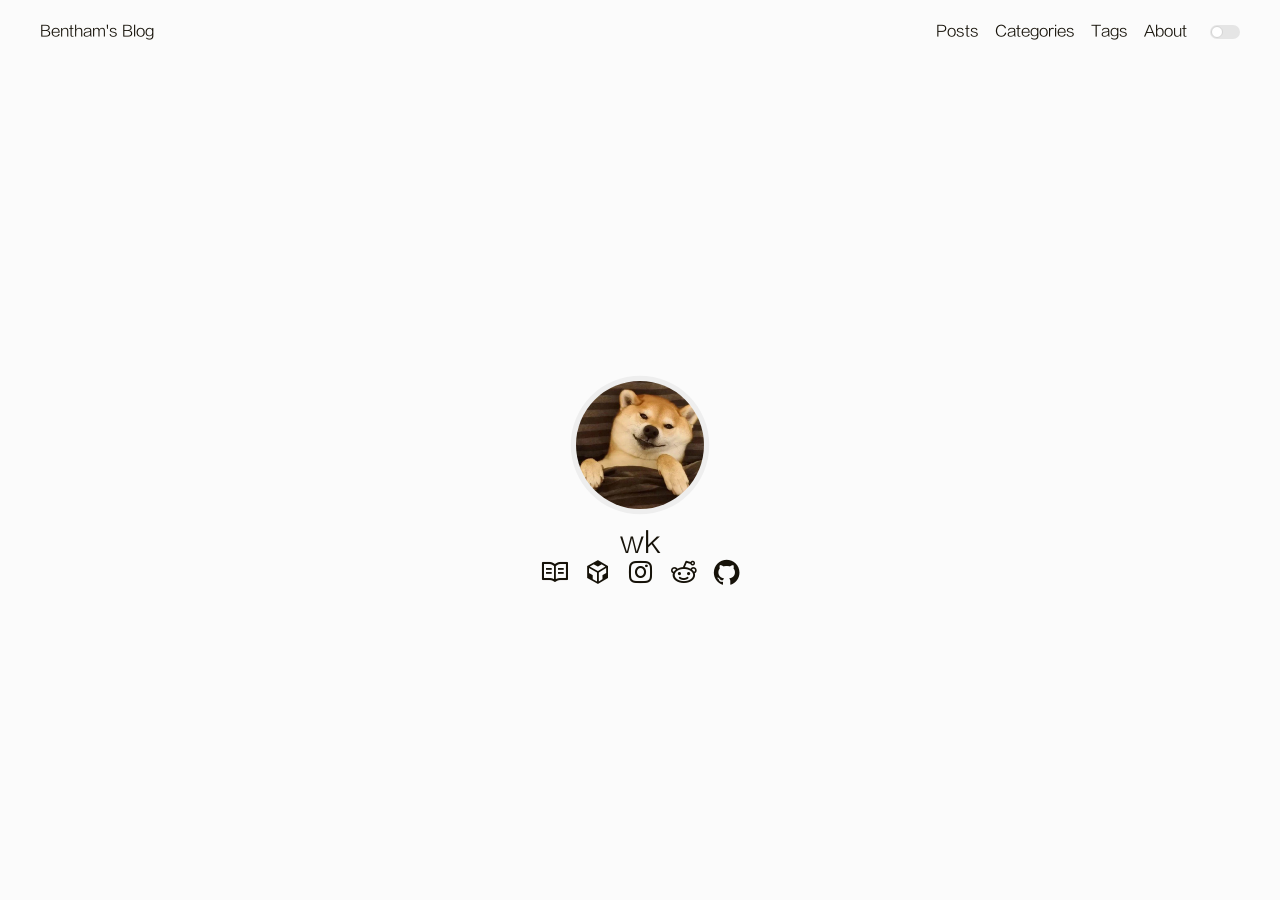
==== commit d2e75dfe: "Add Tetris game" ====
--- a/index.html
+++ b/index.html
@@ -147,6 +147,13 @@
                             <i class="iconfont icon-blog"></i>
                         
                     </a>
+
+                    <a class="link-item" title="俄罗斯方块" href="/tetris/">
+
+
+                            <i class="iconfont icon-codesandbox"></i>
+
+                    </a>
                 
                     <a class="link-item" title="Instagram" href="">
                         
